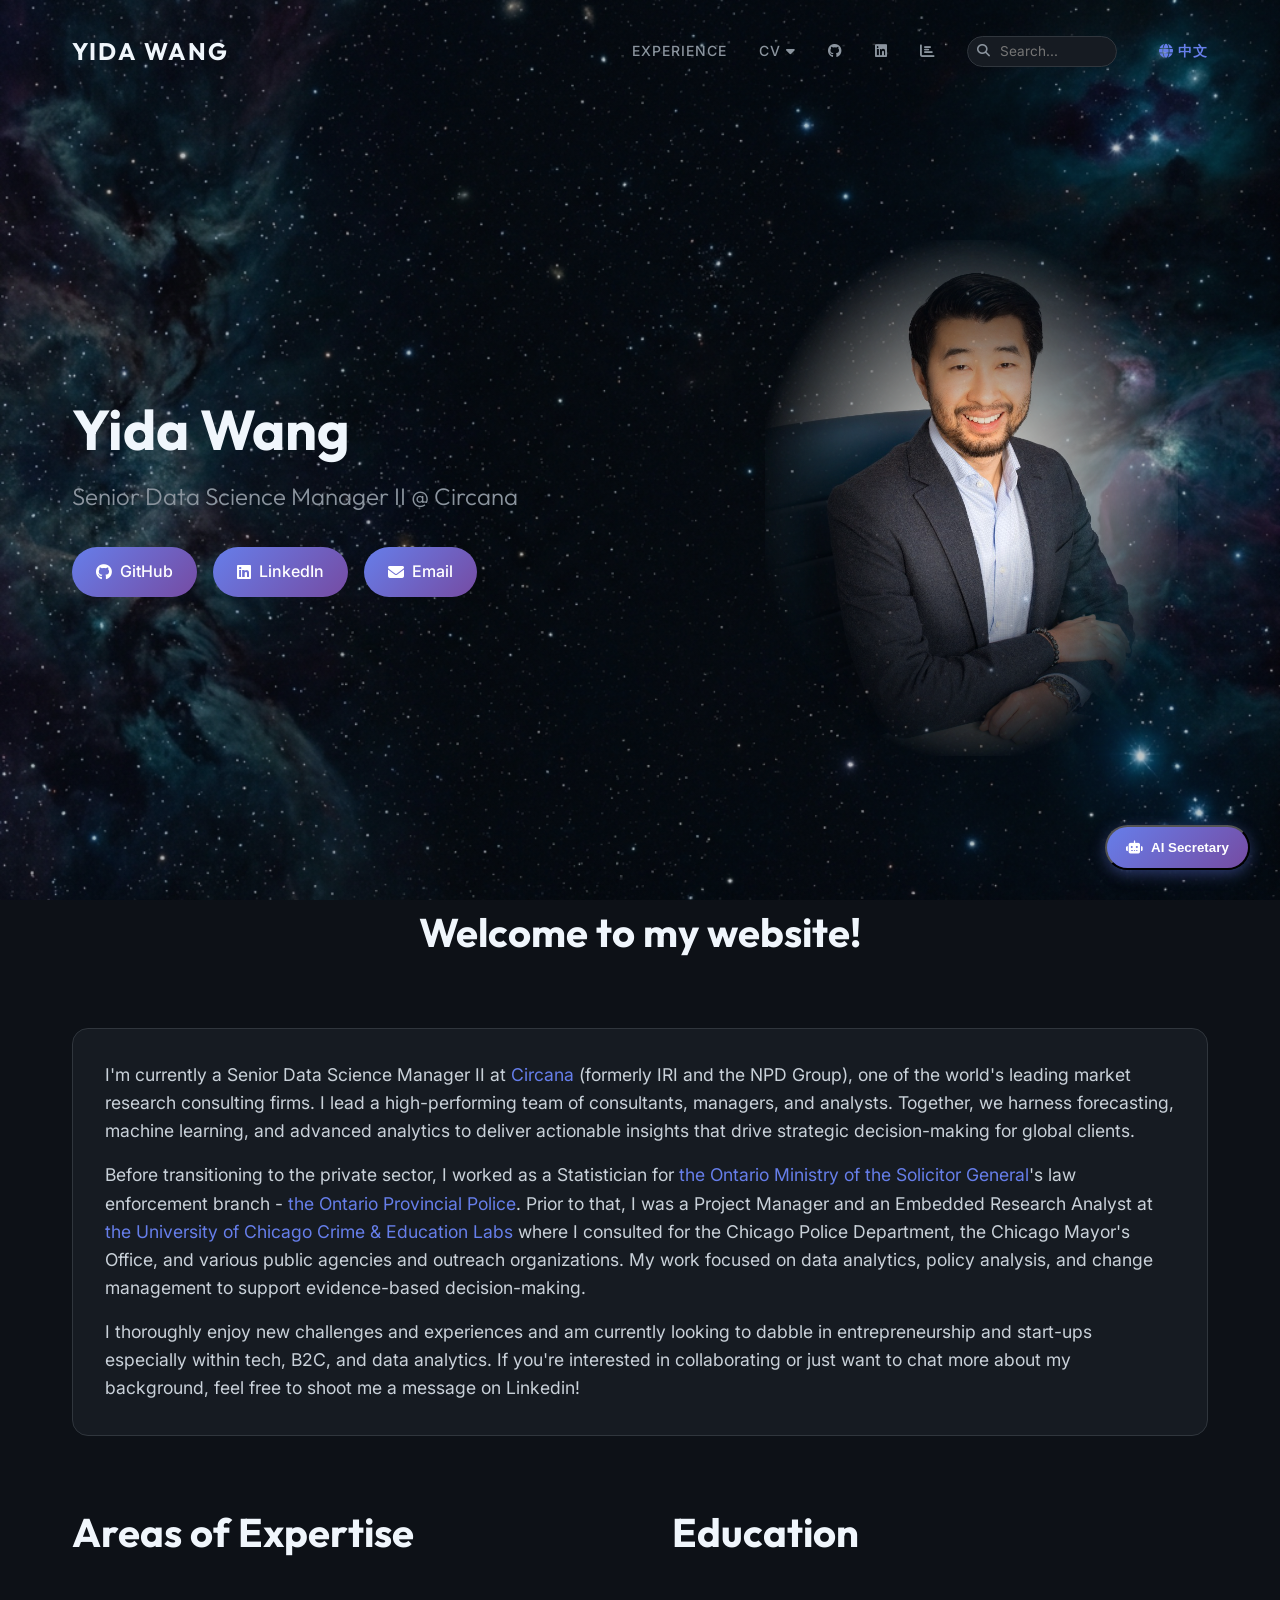
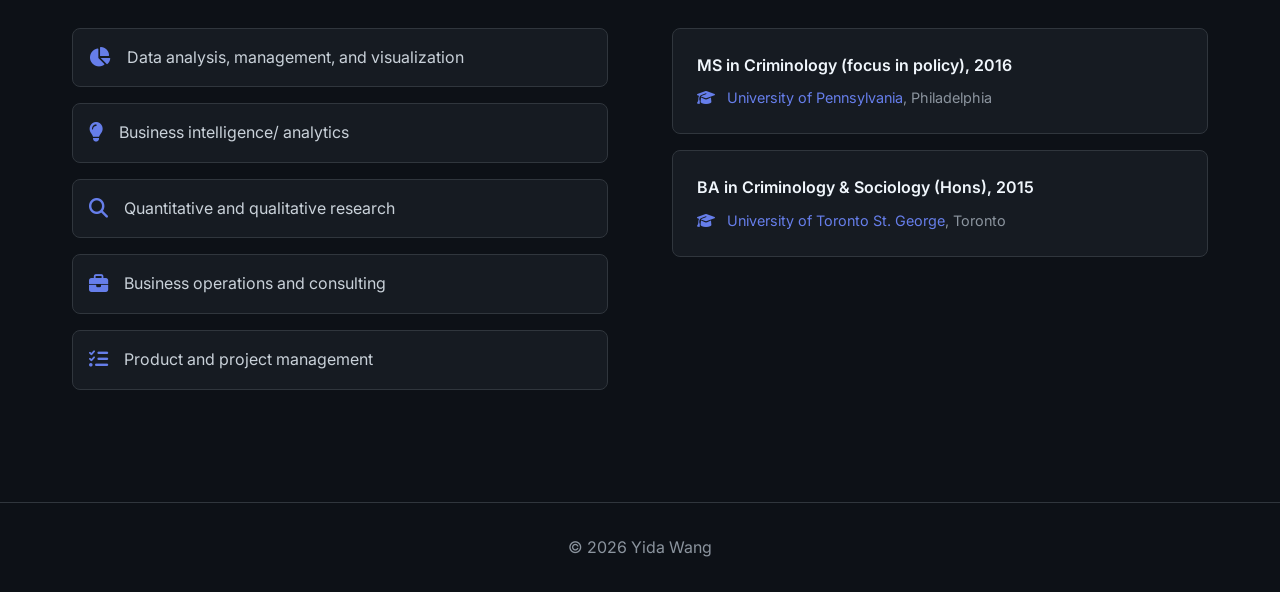
==== index.html @ 271e606a "Implement cinematic galaxy background with center quiet zone and v5 cache bust" ====
<!DOCTYPE html>
<html lang="en">
<head>
    <meta charset="UTF-8">
    <meta name="viewport" content="width=device-width, initial-scale=1.0">
    <title>Yida Wang</title>
    <link rel="icon" type="image/png" href="favicon.png">
    <link rel="stylesheet" href="style.css?v=5">
    <link rel="stylesheet" href="https://cdnjs.cloudflare.com/ajax/libs/font-awesome/6.4.0/css/all.min.css">
</head>
<body>

    <!-- Navigation -->
    <nav class="navbar" id="navbar">
        <div class="container nav-container">
            <a href="index.html" class="nav-brand">Yida Wang</a>
            <ul class="nav-links" id="nav-links">
                <li><a href="experience.html" class="nav-link">Experience</a></li>
                <li class="dropdown">
                    <a href="#" class="nav-link">CV <i class="fas fa-caret-down"></i></a>
                    <div class="dropdown-content">
                        <a href="https://public.tableau.com/app/profile/yida.wang24/viz/yida_resume/Resume" target="_blank" rel="noopener noreferrer">Interactive</a>
                        <a href="CV/website_resume.pdf" target="_blank" rel="noopener noreferrer">PDF</a>
                    </div>
                </li>
                <li><a href="https://github.com/yidaw123" target="_blank" rel="noopener noreferrer" class="nav-link" title="GitHub"><i class="fab fa-github"></i></a></li>
                <li><a href="https://www.linkedin.com/in/yidawang/" target="_blank" rel="noopener noreferrer" class="nav-link" title="LinkedIn"><i class="fab fa-linkedin"></i></a></li>
                <li><a href="https://public.tableau.com/app/profile/yida.wang24/vizzes" target="_blank" rel="noopener noreferrer" class="nav-link" title="Tableau Profile"><i class="fas fa-chart-bar"></i></a></li>
                <li class="search-nav-item">
                    <div class="search-container">
                        <input type="text" id="site-search" placeholder="Search..." class="search-input">
                        <i class="fas fa-search search-icon"></i>
                    </div>
                    <div id="search-results" class="search-results-dropdown"></div>
                </li>
                <li class="translate-nav-item" style="display: flex; align-items: center; margin-left: 10px;">
                    <a href="index-zh.html" class="nav-link" style="color: var(--accent-color); font-weight: bold;"><i class="fas fa-globe"></i> 中文</a>
                </li>
            </ul>
            <button class="mobile-menu-btn" id="mobile-menu-btn" aria-label="Toggle navigation">
                <i class="fas fa-bars"></i>
            </button>
        </div>
    </nav>

    <!-- Hero Section -->
    <section class="hero container">
        <div class="hero-content">
            <div class="hero-text fade-in-up">
                <h1 class="hero-title">Yida Wang</h1>
                <h2 class="hero-subtitle">Senior Data Science Manager II @ Circana</h2>
                <div class="btn-group">
                    <a href="https://github.com/yidaw123" target="_blank" class="btn btn-primary"><i class="fab fa-github"></i> GitHub</a>
                    <a href="https://www.linkedin.com/in/yidawang/" target="_blank" class="btn btn-primary"><i class="fab fa-linkedin"></i> LinkedIn</a>
                    <a href="mailto:yidaw93@hotmail.com" class="btn btn-primary"><i class="fas fa-envelope"></i> Email</a>
                </div>
            </div>
            <div class="hero-image-container fade-in-up" style="transition-delay: 0.2s;">
                <img src="images/profile_pic.jpg" alt="Yida Wang" class="hero-image" onerror="this.src='https://ui-avatars.com/api/?name=Yida+Wang&size=512&background=0D1117&color=667EEA'">
            </div>
        </div>
    </section>

    <!-- About Section -->
    <section class="container fade-in-up">
        <h2 class="section-title">Welcome to my website!</h2>
        <div class="card about-text">
            <p>I'm currently a Senior Data Science Manager II at <a href="https://www.circana.com/solution-areas/analytics" target="_blank">Circana</a> (formerly IRI and the NPD Group), one of the world's leading market research consulting firms. I lead a high-performing team of consultants, managers, and analysts. Together, we harness forecasting, machine learning, and advanced analytics to deliver actionable insights that drive strategic decision-making for global clients.</p>
            
            <p>Before transitioning to the private sector, I worked as a Statistician for <a href="https://www.ontario.ca/page/ministry-solicitor-general" target="_blank">the Ontario Ministry of the Solicitor General</a>'s law enforcement branch - <a href="https://www.opp.ca/" target="_blank">the Ontario Provincial Police</a>. Prior to that, I was a Project Manager and an Embedded Research Analyst at <a href="https://urbanlabs.uchicago.edu/" target="_blank">the University of Chicago Crime & Education Labs</a> where I consulted for the Chicago Police Department, the Chicago Mayor's Office, and various public agencies and outreach organizations. My work focused on data analytics, policy analysis, and change management to support evidence-based decision-making.</p>
            
            <p>I thoroughly enjoy new challenges and experiences and am currently looking to dabble in entrepreneurship and start-ups especially within tech, B2C, and data analytics. If you're interested in collaborating or just want to chat more about my background, feel free to shoot me a message on Linkedin!</p>
        </div>
    </section>

    <!-- Expertise & Education Grid -->
    <section class="container" style="margin-top: 4rem;">
        <div class="grid-2">
            <!-- Expertise -->
            <div class="fade-in-up">
                <h2 class="section-title" style="text-align: left;">Areas of Expertise</h2>
                <ul class="expertise-list">
                    <li><i class="fas fa-chart-pie"></i> Data analysis, management, and visualization</li>
                    <li><i class="fas fa-lightbulb"></i> Business intelligence/ analytics</li>
                    <li><i class="fas fa-search"></i> Quantitative and qualitative research</li>
                    <li><i class="fas fa-briefcase"></i> Business operations and consulting</li>
                    <li><i class="fas fa-tasks"></i> Product and project management</li>
                </ul>
            </div>

            <!-- Education -->
            <div class="fade-in-up" style="transition-delay: 0.2s;">
                <h2 class="section-title" style="text-align: left;">Education</h2>
                
                <div class="education-item">
                    <div class="education-title">MS in Criminology (focus in policy), 2016</div>
                    <div class="education-meta">
                        <i class="fas fa-graduation-cap" style="color: var(--accent-color); margin-right: 0.5rem;"></i>
                        <a href="https://crim.sas.upenn.edu/" target="_blank">University of Pennsylvania</a>, Philadelphia
                    </div>
                </div>

                <div class="education-item">
                    <div class="education-title">BA in Criminology & Sociology (Hons), 2015</div>
                    <div class="education-meta">
                        <i class="fas fa-graduation-cap" style="color: var(--accent-color); margin-right: 0.5rem;"></i>
                        <a href="https://www.crimsl.utoronto.ca/" target="_blank">University of Toronto St. George</a>, Toronto
                    </div>
                </div>
            </div>
        </div>
    </section>

    <!-- Footer -->
    <footer>
        <div class="container footer-content">
            <p>&copy; <span id="year"></span> Yida Wang</p>
        </div>
    </footer>

    <!-- Chatbot Widget -->
    <div class="chatbot-widget">
        <div class="chat-window" id="chat-window">
            <div class="chat-header">
                <div class="chat-title"><i class="fas fa-robot"></i> AI Secretary</div>
                <button class="chat-close" id="chat-close"><i class="fas fa-times"></i></button>
            </div>
            <div class="chat-messages" id="chat-messages">
                <div class="message bot-message">Hi! I'm Yida's AI Secretary. Ask me why Yida is the absolute perfect fit for your next big project!</div>
            </div>
            <div class="chat-input-area">
                <input type="text" id="chat-input" placeholder="Type a question..." autocomplete="off">
                <button id="chat-send"><i class="fas fa-paper-plane"></i></button>
            </div>
        </div>
        <button class="chatbot-btn" id="chatbot-toggle" title="Chat with AI Secretary">
            <i class="fas fa-robot"></i>
            <span class="chatbot-text">AI Secretary</span>
        </button>
    </div>

    <script src="script.js"></script>
</body>
</html>
---- style.css ----
/* yidawang-site/style.css */
@import url('https://fonts.googleapis.com/css2?family=Inter:wght@300;400;500;600&family=Outfit:wght@300;400;600;700&display=swap');

:root {
    /* Colors - Dark Theme */
    --bg-base: #0d1117;
    --bg-card: #161b22;
    --bg-card-hover: #1c2128;
    --border-color: #30363d;
    --text-primary: #c9d1d9;
    --text-secondary: #8b949e;
    --text-heading: #f0f6fc;

    /* Accents */
    --accent-gradient: linear-gradient(135deg, #667eea 0%, #764ba2 100%);
    --accent-color: #667eea;

    /* Spacing */
    --spacing-xs: 0.5rem;
    --spacing-sm: 1rem;
    --spacing-md: 2rem;
    --spacing-lg: 4rem;
    --spacing-xl: 6rem;

    /* Shadows & Effects */
    --shadow-sm: 0 4px 6px rgba(0, 0, 0, 0.3);
    --shadow-md: 0 10px 15px rgba(0, 0, 0, 0.4);
    --glass-bg: rgba(22, 27, 34, 0.7);
    --glass-blur: blur(10px);
}

* {
    margin: 0;
    padding: 0;
    box-sizing: border-box;
}

body {
    font-family: 'Inter', sans-serif;
    background-color: var(--bg-base);
    color: var(--text-primary);
    line-height: 1.6;
    overflow-x: hidden;
}

body::before {
    content: '';
    position: fixed;
    top: 0;
    left: 0;
    width: 100%;
    height: 100%;
    background-image: linear-gradient(rgba(13, 17, 23, 0.25), rgba(13, 17, 23, 0.25)), url('images/background_galaxy.png');
    background-size: cover;
    background-position: center;
    background-repeat: no-repeat;
    z-index: -1;
}

h1,
h2,
h3,
h4,
h5,
h6 {
    font-family: 'Outfit', sans-serif;
    color: var(--text-heading);
    margin-bottom: var(--spacing-sm);
}

a {
    color: var(--accent-color);
    text-decoration: none;
    transition: all 0.3s ease;
}

a:hover {
    color: #764ba2;
}

/* Base Layout */
.container {
    max-width: 1200px;
    margin: 0 auto;
    padding: 0 var(--spacing-md);
}

/* Navigation */
.navbar {
    position: fixed;
    top: 0;
    left: 0;
    right: 0;
    z-index: 1000;
    background: transparent;
    transition: all 0.3s ease;
    padding: var(--spacing-md) 0;
}

.navbar.scrolled {
    background: var(--glass-bg);
    backdrop-filter: var(--glass-blur);
    border-bottom: 1px solid var(--border-color);
    padding: var(--spacing-sm) 0;
}

.nav-container {
    display: flex;
    justify-content: space-between;
    align-items: center;
}

.nav-brand {
    font-family: 'Outfit', sans-serif;
    font-size: 1.5rem;
    font-weight: 700;
    color: var(--text-heading);
    text-transform: uppercase;
    letter-spacing: 2px;
}

.nav-links {
    display: flex;
    align-items: center;
    gap: var(--spacing-md);
    list-style: none;
}

.nav-link {
    color: var(--text-secondary);
    font-weight: 500;
    text-transform: uppercase;
    font-size: 0.875rem;
    letter-spacing: 1px;
}

.nav-link:hover,
.nav-link.active {
    color: var(--accent-color);
    text-shadow: 0 0 12px rgba(102, 126, 234, 0.6);
}

/* Mobile Menu Button */
.mobile-menu-btn {
    display: none;
    background: none;
    border: none;
    color: var(--text-heading);
    font-size: 1.5rem;
    cursor: pointer;
    padding: 0.5rem;
}

/* Search Bar */
.search-nav-item {
    position: relative;
}

.search-container {
    position: relative;
    display: flex;
    align-items: center;
}

.search-input {
    background: var(--bg-card);
    border: 1px solid var(--border-color);
    color: var(--text-primary);
    padding: 0.4rem 1rem 0.4rem 2rem;
    border-radius: 20px;
    font-family: 'Inter', sans-serif;
    font-size: 0.85rem;
    width: 150px;
    transition: all 0.3s ease;
}

.search-input:focus {
    outline: none;
    border-color: var(--accent-color);
    width: 200px;
    box-shadow: 0 0 8px rgba(102, 126, 234, 0.4);
}

.search-icon {
    position: absolute;
    left: 10px;
    color: var(--text-secondary);
    font-size: 0.8rem;
    pointer-events: none;
}

.search-results-dropdown {
    display: none;
    position: absolute;
    top: 100%;
    right: 0;
    width: 250px;
    margin-top: 0.5rem;
    background-color: var(--bg-card);
    border: 1px solid var(--border-color);
    border-radius: 8px;
    box-shadow: var(--shadow-md);
    max-height: 300px;
    overflow-y: auto;
    z-index: 1000;
}

.search-results-dropdown.active {
    display: block;
}

.search-result-item {
    padding: 10px 15px;
    border-bottom: 1px solid var(--border-color);
    display: block;
    color: var(--text-primary);
    text-decoration: none;
    transition: background 0.2s;
}

.search-result-item:last-child {
    border-bottom: none;
}

.search-result-item:hover {
    background-color: var(--bg-card-hover);
    color: var(--accent-color);
}

.search-result-title {
    font-weight: 600;
    font-size: 0.9rem;
    margin-bottom: 0.2rem;
}

.search-result-snippet {
    font-size: 0.75rem;
    color: var(--text-secondary);
}

/* Dropdown */
.dropdown {
    position: relative;
}

.dropdown-content {
    display: none;
    position: absolute;
    top: 100%;
    right: 0;
    background-color: var(--bg-card);
    min-width: 160px;
    box-shadow: var(--shadow-md);
    border: 1px solid var(--border-color);
    border-radius: 8px;
    overflow: hidden;
}

.dropdown:hover .dropdown-content,
.dropdown.active .dropdown-content {
    display: block;
}

.dropdown-content a {
    color: var(--text-secondary);
    padding: 12px 16px;
    display: block;
    font-size: 0.875rem;
}

.dropdown-content a:hover {
    background-color: var(--bg-card-hover);
    color: var(--text-heading);
}

/* Hero Section */
.hero {
    min-height: 100vh;
    display: flex;
    align-items: center;
    padding-top: var(--spacing-xl);
    position: relative;
    overflow: hidden;
}

.hero-content {
    display: grid;
    grid-template-columns: 1.2fr 1fr;
    gap: var(--spacing-xl);
    align-items: center;
}

.hero-image-container {
    position: relative;
    width: 100%;
    display: flex;
    justify-content: flex-end;
    align-items: center;
}

.hero-image {
    width: 100%;
    max-width: 550px;
    height: auto;
    object-fit: contain;
    padding: 30px;
    position: relative;
    z-index: 2;
    -webkit-mask-image: radial-gradient(ellipse at center, rgba(0, 0, 0, 1) 0%, rgba(0, 0, 0, 1) 15%, rgba(0, 0, 0, 0) 65%);
    mask-image: radial-gradient(ellipse at center, rgba(0, 0, 0, 1) 0%, rgba(0, 0, 0, 1) 15%, rgba(0, 0, 0, 0) 65%);
}

.hero-image-glow {
    position: absolute;
    top: 50%;
    left: 50%;
    transform: translate(-50%, -50%);
    width: 70%;
    height: 70%;
    background: var(--bg-base);
    border-radius: 50%;
    z-index: 1;
    filter: blur(50px);
    opacity: 0.9;
    box-shadow: 0 0 80px 40px var(--bg-base);
}

@keyframes pulse {
    0% {
        opacity: 0.5;
        transform: scale(0.95);
    }

    100% {
        opacity: 0.8;
        transform: scale(1.05);
    }
}

.hero-title {
    font-size: 3.5rem;
    line-height: 1.1;
    margin-bottom: var(--spacing-sm);
}

.hero-subtitle {
    font-size: 1.5rem;
    color: var(--text-secondary);
    margin-bottom: var(--spacing-md);
    font-weight: 300;
}

.btn-group {
    display: flex;
    gap: var(--spacing-sm);
    flex-wrap: wrap;
}

.btn {
    display: inline-flex;
    align-items: center;
    gap: 0.5rem;
    padding: 0.75rem 1.5rem;
    border-radius: 30px;
    font-weight: 500;
    transition: all 0.3s ease;
    border: 1px solid var(--border-color);
    background: var(--bg-card);
    color: var(--text-primary);
}

.btn:hover {
    transform: translateY(-2px);
    background: var(--bg-card-hover);
    border-color: var(--text-secondary);
    box-shadow: var(--shadow-sm);
    color: var(--text-heading);
}

.btn-primary {
    background: var(--accent-gradient);
    color: white;
    border: none;
}

.btn-primary:hover {
    background: linear-gradient(135deg, #764ba2 0%, #667eea 100%);
    color: white;
}

/* Sections */
section {
    padding: var(--spacing-xl) 0;
}

.section-title {
    font-size: 2.5rem;
    margin-bottom: var(--spacing-lg);
    text-align: center;
}

/* Cards */
.card {
    background: var(--bg-card);
    border: 1px solid var(--border-color);
    border-radius: 16px;
    padding: var(--spacing-md);
    margin-bottom: var(--spacing-md);
    transition: transform 0.3s ease, box-shadow 0.3s ease;
}

.card:hover {
    transform: translateY(-5px);
    box-shadow: 0 10px 25px rgba(102, 126, 234, 0.15), 0 0 20px rgba(118, 75, 162, 0.2);
    border-color: var(--accent-color);
}

/* About Section */
.about-text p {
    margin-bottom: var(--spacing-sm);
    font-size: 1.1rem;
}

.about-text p:last-child {
    margin-bottom: 0;
}

/* Grid Layouts */
.grid-2 {
    display: grid;
    grid-template-columns: 1fr 1fr;
    gap: var(--spacing-lg);
}

/* Lists */
.expertise-list,
.education-list {
    list-style: none;
}

.expertise-list li {
    padding: 1rem;
    background: var(--bg-card);
    border: 1px solid var(--border-color);
    border-radius: 8px;
    margin-bottom: var(--spacing-sm);
    display: flex;
    align-items: center;
    gap: 1rem;
    transition: all 0.3s ease;
}

.expertise-list li:hover {
    border-color: var(--accent-color);
    background: var(--bg-card-hover);
}

.expertise-list li i {
    color: var(--accent-color);
    font-size: 1.2rem;
}

.education-item {
    padding: 1.5rem;
    background: var(--bg-card);
    border: 1px solid var(--border-color);
    border-radius: 8px;
    margin-bottom: var(--spacing-sm);
}

.education-title {
    font-weight: 600;
    color: var(--text-heading);
    margin-bottom: 0.5rem;
}

.education-meta {
    color: var(--text-secondary);
    font-size: 0.9rem;
}

/* Experience Page Specifics */
.page-header {
    padding-top: calc(100px + var(--spacing-md));
    padding-bottom: var(--spacing-md);
    text-align: center;
    background: radial-gradient(circle at center, rgba(102, 126, 234, 0.1) 0%, rgba(13, 17, 23, 0) 70%);
}

.page-title {
    font-size: 3.5rem;
    background: var(--accent-gradient);
    -webkit-background-clip: text;
    -webkit-text-fill-color: transparent;
    display: inline-block;
}

.experience-layout {
    display: grid;
    grid-template-columns: 250px 1fr;
    gap: var(--spacing-lg);
    position: relative;
    align-items: start;
}

.sidebar-toc {
    position: sticky;
    top: 100px;
    background: var(--bg-card);
    border: 1px solid var(--border-color);
    border-radius: 12px;
    padding: var(--spacing-md);
}

.toc-title {
    font-size: 1.2rem;
    margin-bottom: var(--spacing-sm);
    padding-bottom: var(--spacing-xs);
    border-bottom: 1px solid var(--border-color);
}

.toc-links {
    list-style: none;
}

.toc-links li {
    margin-bottom: 0.5rem;
}

.toc-link {
    color: var(--text-secondary);
    font-size: 0.95rem;
    display: block;
    padding: 0.5rem;
    border-radius: 6px;
    transition: all 0.2s ease;
}

.toc-link:hover,
.toc-link.active {
    background: var(--bg-card-hover);
    color: var(--text-heading);
    padding-left: 1rem;
    border-left: 3px solid var(--accent-color);
}

.experience-content section {
    margin-bottom: var(--spacing-xl);
    scroll-margin-top: 100px;
    /* For anchor links */
}

.org-header {
    display: flex;
    align-items: center;
    gap: var(--spacing-sm);
    margin-bottom: var(--spacing-md);
    padding-bottom: var(--spacing-sm);
    border-bottom: 1px solid var(--border-color);
}

.org-header h2 {
    margin-bottom: 0;
    line-height: 1.2;
}

.org-header i {
    font-size: 2rem;
    background: var(--accent-gradient);
    -webkit-background-clip: text;
    -webkit-text-fill-color: transparent;
    display: flex;
    align-items: center;
    transform: translateY(-1px); /* Slight nudge to match visual baseline */
}

.role-section {
    margin-bottom: var(--spacing-lg);
}

.role-title {
    color: var(--text-heading);
    margin-bottom: var(--spacing-sm);
}

.role-desc p {
    margin-bottom: 1rem;
    color: var(--text-primary);
}

.role-desc ul {
    margin-left: var(--spacing-md);
    margin-bottom: 1rem;
    color: var(--text-primary);
}

.role-desc li {
    margin-bottom: 0.5rem;
}

/* Image Gallery */
.img-gallery {
    display: flex;
    flex-wrap: wrap;
    gap: 1.5rem;
    margin-top: 1.5rem;
    margin-bottom: 2.5rem;
}

.img-gallery figure {
    flex: 1 1 280px;
    margin: 0;
    border-radius: 10px;
    overflow: hidden;
    border: 1px solid var(--border-color);
    background: var(--bg-base);
}

.img-gallery figure img {
    width: 100%;
    height: 220px;
    object-fit: cover;
    display: block;
    transition: transform 0.4s ease;
}

.img-gallery figure:hover img {
    transform: scale(1.04);
}

.img-gallery figcaption {
    padding: 0.75rem 1rem;
    font-size: 0.82rem;
    color: var(--text-secondary);
    font-style: italic;
    line-height: 1.4;
}

/* Chatbot Widget */
.chatbot-widget {
    position: fixed;
    bottom: 30px;
    right: 30px;
    z-index: 1000;
}

.chatbot-btn {
    display: flex;
    align-items: center;
    gap: 0.5rem;
    background: var(--accent-gradient);
    color: white;
    padding: 0.8rem 1.2rem;
    border-radius: 30px;
    box-shadow: 0 4px 15px rgba(102, 126, 234, 0.4);
    font-weight: 600;
    transition: transform 0.3s ease, box-shadow 0.3s ease;
}

.chatbot-btn:hover {
    transform: translateY(-3px) scale(1.05);
    box-shadow: 0 6px 20px rgba(102, 126, 234, 0.6);
    color: white;
}

/* Chat Window */
.chat-window {
    display: none;
    position: absolute;
    bottom: 60px;
    right: 0;
    width: 320px;
    height: 450px;
    background: var(--bg-card);
    border: 1px solid var(--border-color);
    border-radius: 16px;
    box-shadow: var(--shadow-md);
    flex-direction: column;
    overflow: hidden;
    transform-origin: bottom right;
    animation: chatPop 0.3s cubic-bezier(0.175, 0.885, 0.32, 1.275);
}

.chat-window.active {
    display: flex;
}

@keyframes chatPop {
    0% {
        transform: scale(0.5);
        opacity: 0;
    }

    100% {
        transform: scale(1);
        opacity: 1;
    }
}

.chat-header {
    background: var(--accent-gradient);
    color: white;
    padding: 15px;
    display: flex;
    justify-content: space-between;
    align-items: center;
}

.chat-title {
    font-weight: 600;
    font-size: 1rem;
    display: flex;
    align-items: center;
    gap: 8px;
}

.chat-close {
    background: none;
    border: none;
    color: white;
    font-size: 1.2rem;
    cursor: pointer;
    opacity: 0.8;
    transition: opacity 0.2s;
}

.chat-close:hover {
    opacity: 1;
}

.chat-messages {
    flex: 1;
    padding: 15px;
    overflow-y: auto;
    display: flex;
    flex-direction: column;
    gap: 10px;
    background: var(--bg-base);
}

.message {
    max-width: 85%;
    padding: 10px 14px;
    border-radius: 12px;
    font-size: 0.9rem;
    line-height: 1.4;
    word-wrap: break-word;
}

.bot-message {
    align-self: flex-start;
    background: var(--bg-card);
    border: 1px solid var(--border-color);
    color: var(--text-primary);
    border-bottom-left-radius: 4px;
}

.user-message {
    align-self: flex-end;
    background: var(--accent-color);
    color: white;
    border-bottom-right-radius: 4px;
}

.chat-input-area {
    padding: 15px;
    border-top: 1px solid var(--border-color);
    display: flex;
    gap: 10px;
    background: var(--bg-card);
}

#chat-input {
    flex: 1;
    background: var(--bg-base);
    border: 1px solid var(--border-color);
    color: var(--text-primary);
    padding: 10px 15px;
    border-radius: 20px;
    font-family: 'Inter', sans-serif;
    font-size: 0.9rem;
}

#chat-input:focus {
    outline: none;
    border-color: var(--accent-color);
}

#chat-send {
    background: var(--accent-gradient);
    color: white;
    border: none;
    width: 40px;
    height: 40px;
    border-radius: 50%;
    cursor: pointer;
    display: flex;
    justify-content: center;
    align-items: center;
    transition: transform 0.2s;
}

#chat-send:hover {
    transform: scale(1.1);
}

.typing-indicator {
    display: inline-flex;
    align-items: center;
    gap: 4px;
    padding: 4px 8px;
}

.typing-dot {
    width: 6px;
    height: 6px;
    background: var(--text-secondary);
    border-radius: 50%;
    animation: typing 1.4s infinite;
}

.typing-dot:nth-child(2) {
    animation-delay: 0.2s;
}

.typing-dot:nth-child(3) {
    animation-delay: 0.4s;
}

@keyframes typing {

    0%,
    100% {
        transform: translateY(0);
    }

    50% {
        transform: translateY(-4px);
    }
}

/* Footer */
footer {
    border-top: 1px solid var(--border-color);
    padding: var(--spacing-md) 0;
    text-align: center;
    color: var(--text-secondary);
    margin-top: var(--spacing-xl);
}

.footer-content {
    display: flex;
    flex-direction: column;
    align-items: center;
    gap: var(--spacing-sm);
}

/* Animations */
.fade-in-up {
    opacity: 0;
    transform: translateY(30px);
    transition: opacity 0.8s ease, transform 0.8s ease;
}

.fade-in-up.visible {
    opacity: 1;
    transform: translateY(0);
}

/* Responsive */
@media (max-width: 992px) {
    .hero-content {
        grid-template-columns: 1fr;
        text-align: center;
    }

    .hero-image-container {
        margin-bottom: var(--spacing-md);
    }

    .btn-group {
        justify-content: center;
    }

    .grid-2 {
        grid-template-columns: 1fr;
    }

    .experience-layout {
        grid-template-columns: 1fr;
    }

    .sidebar-toc {
        display: none;
        /* Hide TOC on mobile */
    }
}

@media (max-width: 768px) {
    .nav-container {
        padding-top: 0.5rem;
        padding-bottom: 0.5rem;
    }

    .mobile-menu-btn {
        display: block;
    }

    .nav-links {
        position: absolute;
        top: 100%;
        left: 0;
        right: 0;
        background: var(--bg-card);
        flex-direction: column;
        padding: 1rem;
        gap: 1.5rem;
        border-bottom: 1px solid var(--border-color);
        box-shadow: var(--shadow-md);
        display: none;
        align-items: flex-start;
    }

    .nav-links.active {
        display: flex;
    }

    .dropdown-content {
        position: static;
        display: none;
        box-shadow: none;
        border: none;
        padding-left: 1rem;
        margin-top: 0.5rem;
    }

    .dropdown.active .dropdown-content {
        display: block;
    }

    .search-input {
        width: 100%;
    }

    .search-input:focus {
        width: 100%;
    }

    .search-results-dropdown {
        width: 100%;
        right: auto;
        left: 0;
    }

    .hero-title {
        font-size: 2.5rem;
    }

    .section-title {
        font-size: 2rem;
    }
}
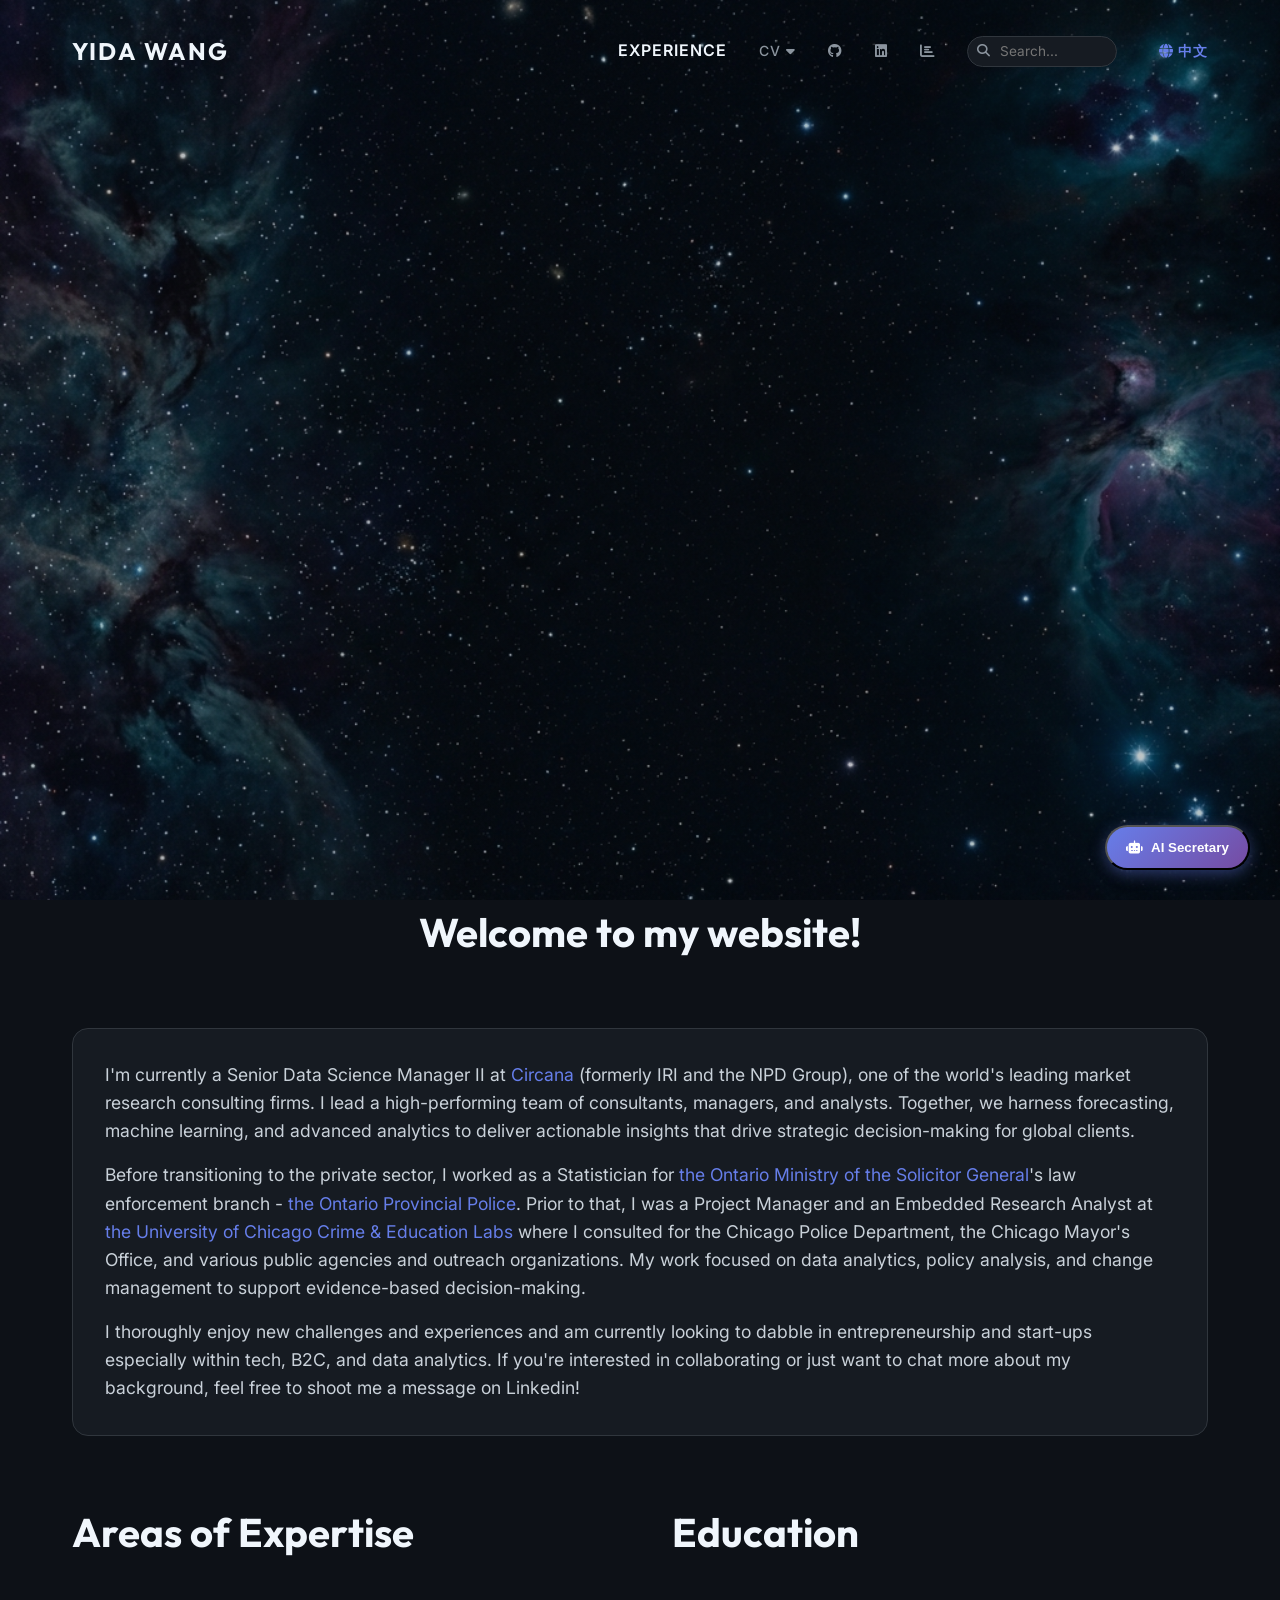
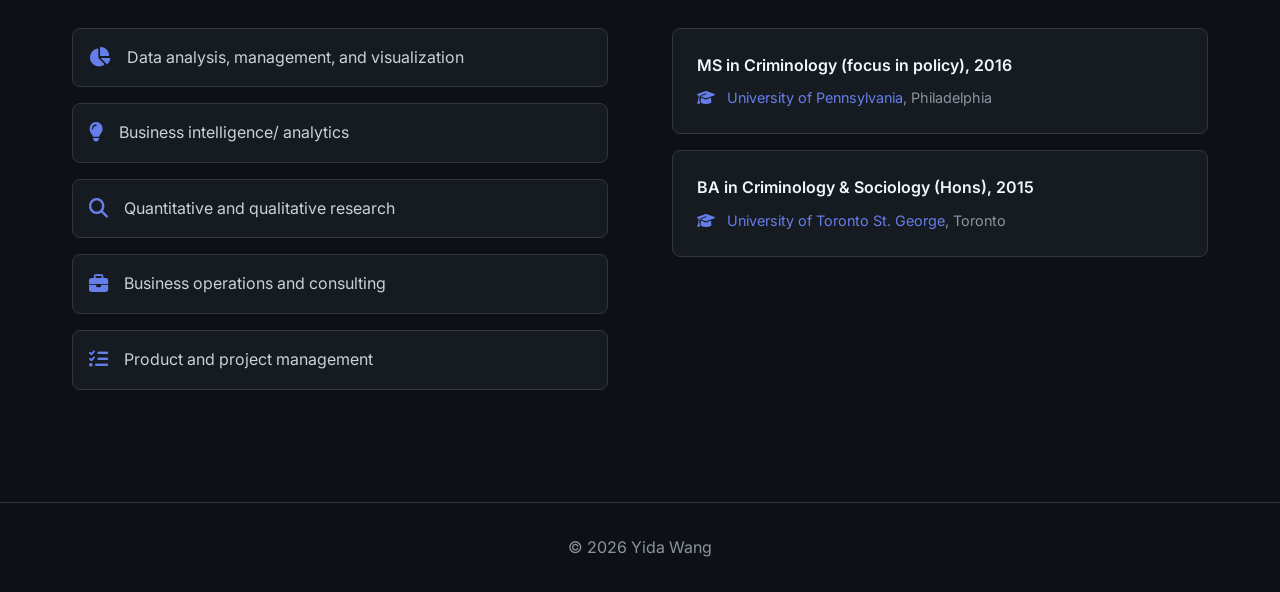
==== commit 1b2fa811: "Make Experience nav link larger and bolder" ====
--- a/index.html
+++ b/index.html
@@ -15,7 +15,7 @@
         <div class="container nav-container">
             <a href="index.html" class="nav-brand">Yida Wang</a>
             <ul class="nav-links" id="nav-links">
-                <li><a href="experience.html" class="nav-link">Experience</a></li>
+                <li><a href="experience.html" class="nav-link nav-highlight">Experience</a></li>
                 <li class="dropdown">
                     <a href="#" class="nav-link">CV <i class="fas fa-caret-down"></i></a>
                     <div class="dropdown-content">
--- a/style.css
+++ b/style.css
@@ -38,23 +38,13 @@
 body {
     font-family: 'Inter', sans-serif;
     background-color: var(--bg-base);
+    background-image: linear-gradient(rgba(13, 17, 23, 0.25), rgba(13, 17, 23, 0.25)), url('images/background_galaxy.png');
+    background-size: cover;
+    background-position: center;
+    background-attachment: fixed;
     color: var(--text-primary);
     line-height: 1.6;
     overflow-x: hidden;
-}
-
-body::before {
-    content: '';
-    position: fixed;
-    top: 0;
-    left: 0;
-    width: 100%;
-    height: 100%;
-    background-image: linear-gradient(rgba(13, 17, 23, 0.25), rgba(13, 17, 23, 0.25)), url('images/background_galaxy.png');
-    background-size: cover;
-    background-position: center;
-    background-repeat: no-repeat;
-    z-index: -1;
 }
 
 h1,
@@ -140,6 +130,12 @@
     text-shadow: 0 0 12px rgba(102, 126, 234, 0.6);
 }
 
+.nav-link.nav-highlight {
+    font-size: 1rem; /* Slightly larger */
+    font-weight: 600; /* Bolder */
+    color: var(--text-heading);
+}
+
 /* Mobile Menu Button */
 .mobile-menu-btn {
     display: none;
@@ -296,6 +292,21 @@
     display: flex;
     justify-content: flex-end;
     align-items: center;
+    isolation: isolate;
+}
+
+/* This is the solid shield that blocks stars - perfectly locked to the portrait size */
+.hero-image-container::before {
+    content: '';
+    position: absolute;
+    right: 30px; 
+    width: calc(100% - 60px);
+    max-width: 490px;
+    height: 85%;
+    background: var(--bg-base);
+    border-radius: 50%; /* Match portrait shape */
+    z-index: 1;
+    filter: blur(30px); /* Extremely soft transition */
 }
 
 .hero-image {
@@ -306,23 +317,9 @@
     padding: 30px;
     position: relative;
     z-index: 2;
-    -webkit-mask-image: radial-gradient(ellipse at center, rgba(0, 0, 0, 1) 0%, rgba(0, 0, 0, 1) 15%, rgba(0, 0, 0, 0) 65%);
-    mask-image: radial-gradient(ellipse at center, rgba(0, 0, 0, 1) 0%, rgba(0, 0, 0, 1) 15%, rgba(0, 0, 0, 0) 65%);
-}
-
-.hero-image-glow {
-    position: absolute;
-    top: 50%;
-    left: 50%;
-    transform: translate(-50%, -50%);
-    width: 70%;
-    height: 70%;
-    background: var(--bg-base);
-    border-radius: 50%;
-    z-index: 1;
-    filter: blur(50px);
-    opacity: 0.9;
-    box-shadow: 0 0 80px 40px var(--bg-base);
+    border-radius: 50%; /* Force true oval physical shape */
+    -webkit-mask-image: radial-gradient(ellipse at center, rgba(0, 0, 0, 1) 0%, rgba(0, 0, 0, 1) 15%, rgba(0, 0, 0, 0) 70%);
+    mask-image: radial-gradient(ellipse at center, rgba(0, 0, 0, 1) 0%, rgba(0, 0, 0, 1) 15%, rgba(0, 0, 0, 0) 70%);
 }
 
 @keyframes pulse {
@@ -603,17 +600,19 @@
     display: flex;
     flex-wrap: wrap;
     gap: 1.5rem;
-    margin-top: 1.5rem;
-    margin-bottom: 2.5rem;
+    margin-top: 2rem;
+    margin-bottom: 2rem;
 }
 
 .img-gallery figure {
     flex: 1 1 280px;
     margin: 0;
-    border-radius: 10px;
-    overflow: hidden;
+    padding: 1.25rem; /* Balanced internal padding */
+    border-radius: 12px;
     border: 1px solid var(--border-color);
     background: var(--bg-base);
+    display: flex;
+    flex-direction: column;
 }
 
 .img-gallery figure img {
@@ -621,19 +620,21 @@
     height: 220px;
     object-fit: cover;
     display: block;
+    border-radius: 6px; /* Soften image corners inside card */
     transition: transform 0.4s ease;
 }
 
 .img-gallery figure:hover img {
-    transform: scale(1.04);
+    transform: scale(1.02);
 }
 
 .img-gallery figcaption {
-    padding: 0.75rem 1rem;
+    padding: 0;
+    margin-top: 1.25rem;
     font-size: 0.82rem;
     color: var(--text-secondary);
     font-style: italic;
-    line-height: 1.4;
+    line-height: 1.5;
 }
 
 /* Chatbot Widget */
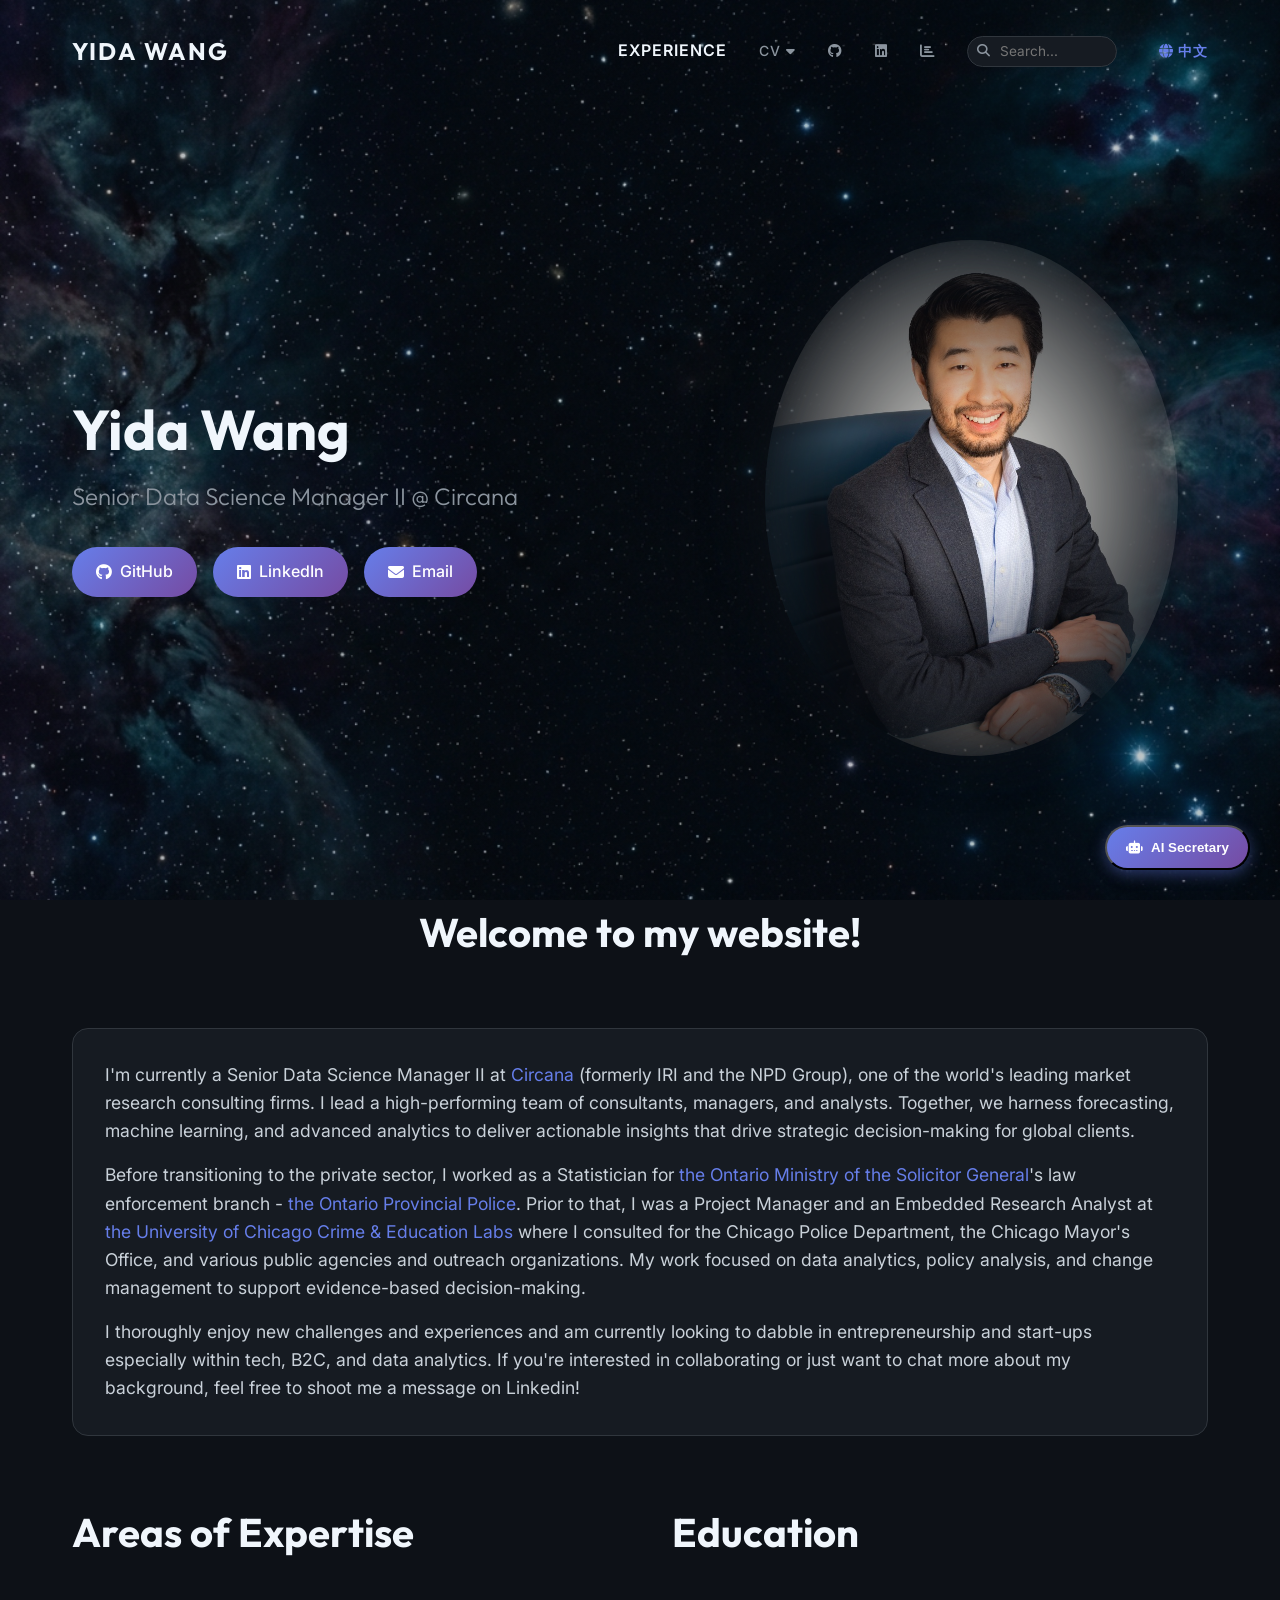
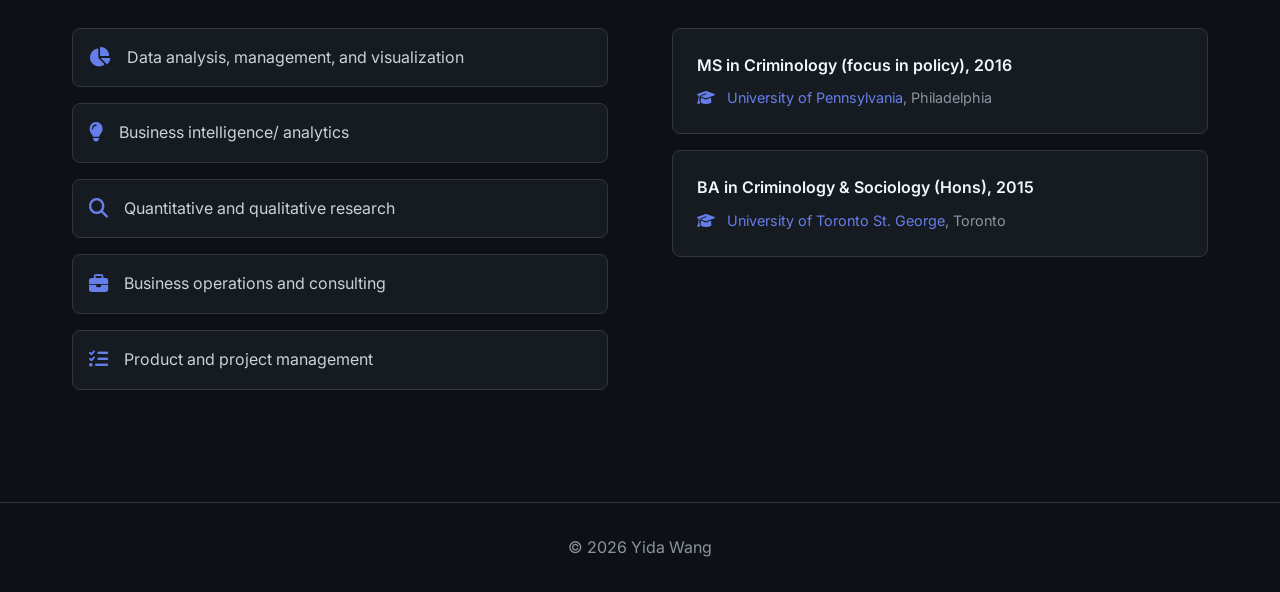
==== commit 15fb2e09: "Integrate Google Analytics 4 across all pages" ====
--- a/index.html
+++ b/index.html
@@ -4,6 +4,15 @@
     <meta charset="UTF-8">
     <meta name="viewport" content="width=device-width, initial-scale=1.0">
     <title>Yida Wang</title>
+    <!-- Google tag (gtag.js) -->
+    <script async src="https://www.googletagmanager.com/gtag/js?id=G-ZHW58FW84M"></script>
+    <script>
+      window.dataLayer = window.dataLayer || [];
+      function gtag(){dataLayer.push(arguments);}
+      gtag('js', new Date());
+
+      gtag('config', 'G-ZHW58FW84M');
+    </script>
     <link rel="icon" type="image/png" href="favicon.png">
     <link rel="stylesheet" href="style.css?v=5">
     <link rel="stylesheet" href="https://cdnjs.cloudflare.com/ajax/libs/font-awesome/6.4.0/css/all.min.css">
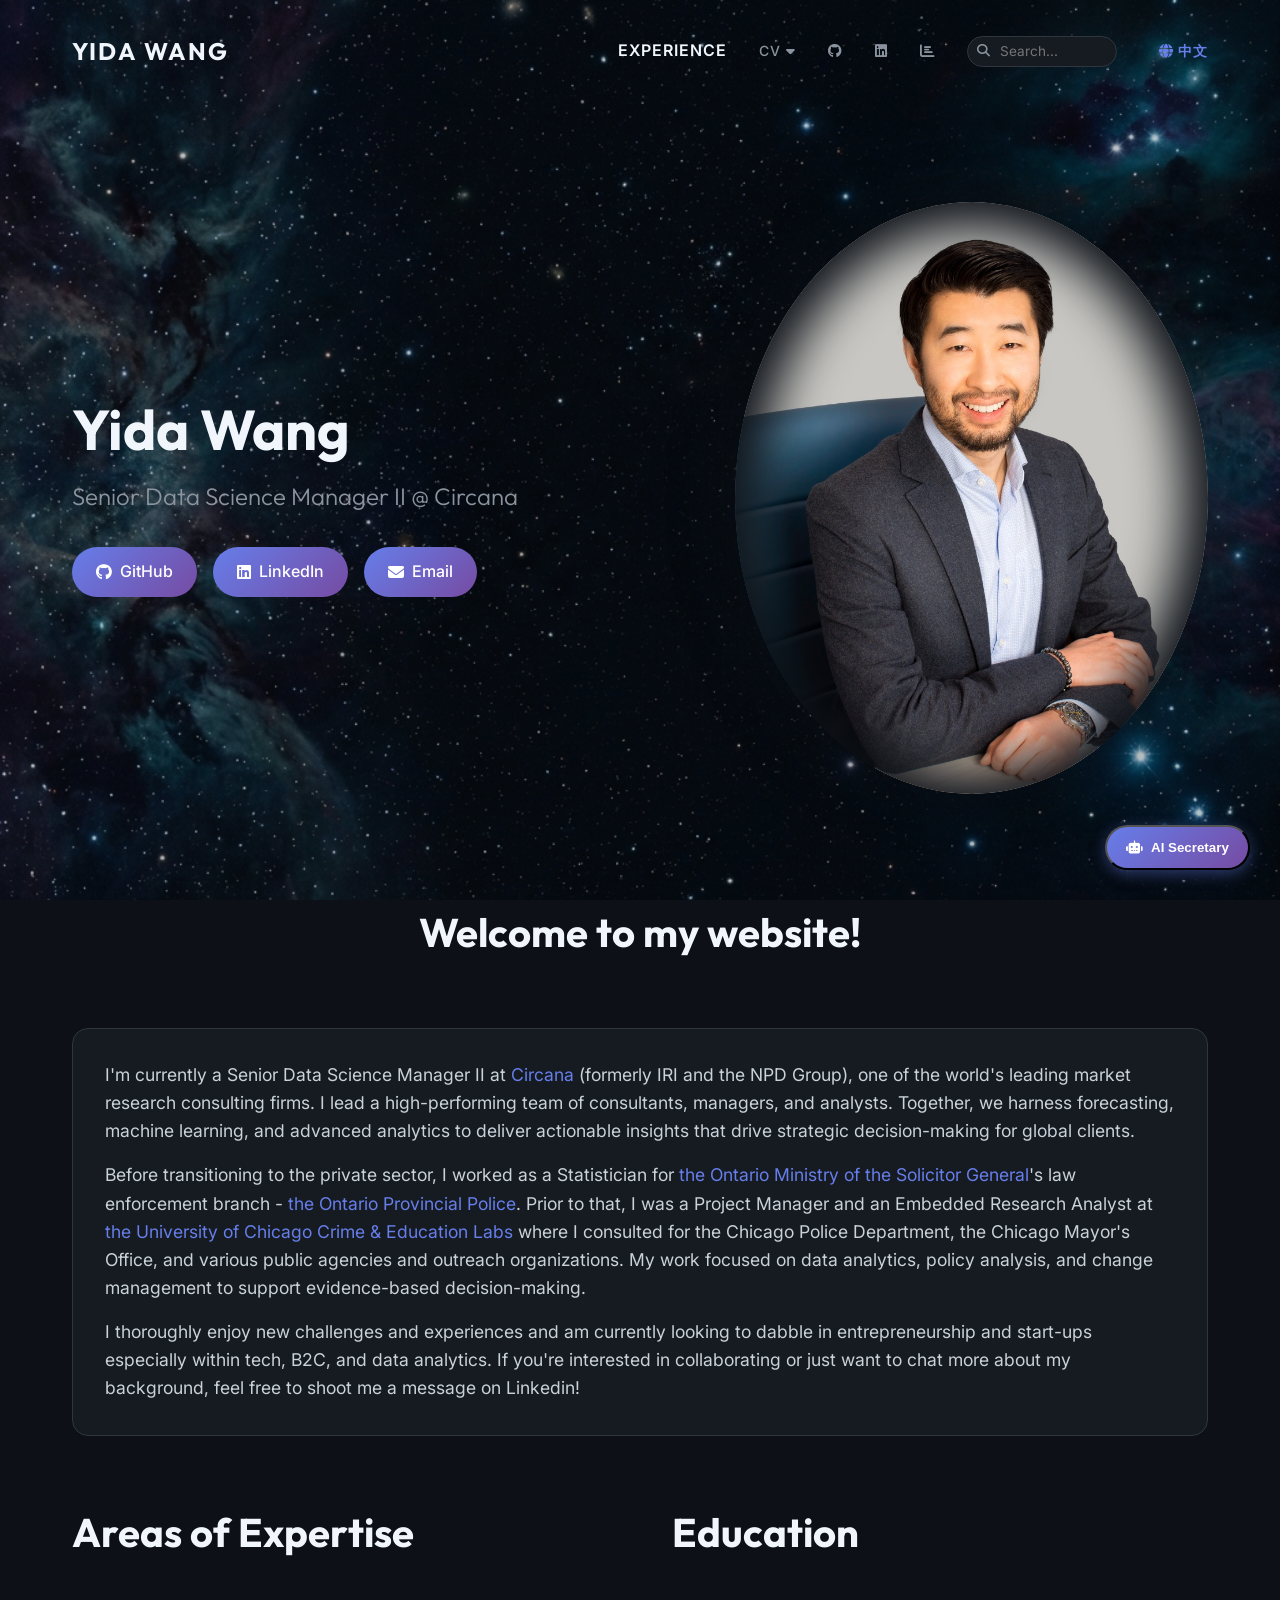
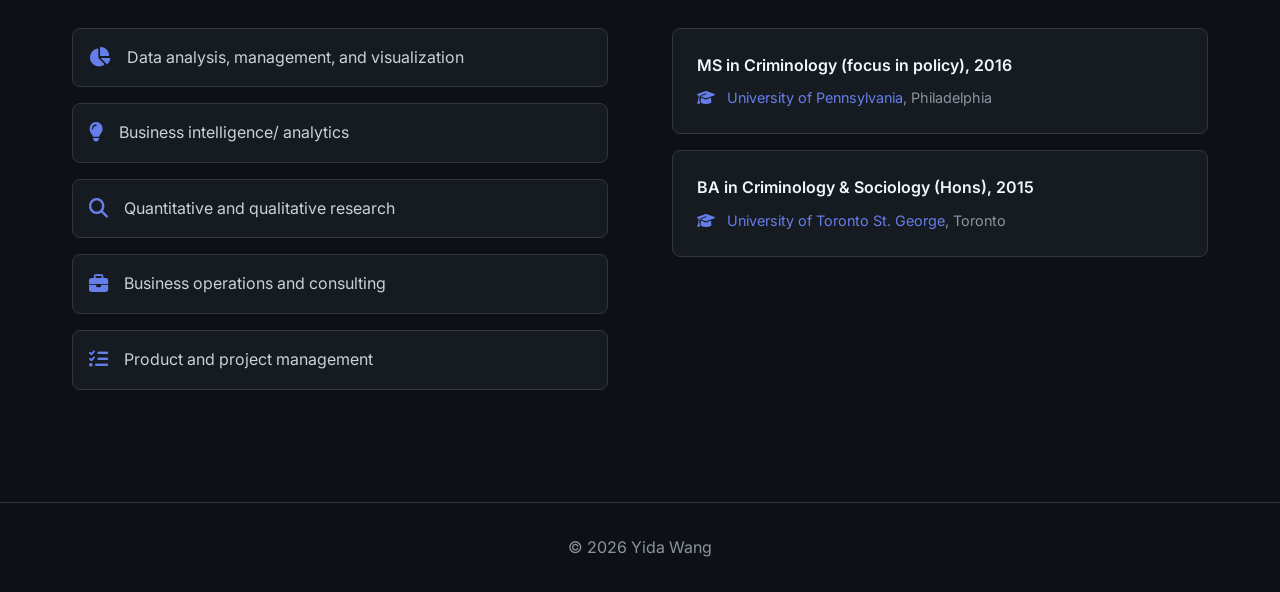
==== commit e3a5f939: "Fix Experience purple hover: add !important, bump CSS cache to v=11, add education hover effect" ====
--- a/index.html
+++ b/index.html
@@ -14,7 +14,7 @@
       gtag('config', 'G-ZHW58FW84M');
     </script>
     <link rel="icon" type="image/png" href="favicon.png">
-    <link rel="stylesheet" href="style.css?v=5">
+    <link rel="stylesheet" href="style.css?v=11">
     <link rel="stylesheet" href="https://cdnjs.cloudflare.com/ajax/libs/font-awesome/6.4.0/css/all.min.css">
 </head>
 <body>
@@ -65,7 +65,9 @@
                 </div>
             </div>
             <div class="hero-image-container fade-in-up" style="transition-delay: 0.2s;">
-                <img src="images/profile_pic.jpg" alt="Yida Wang" class="hero-image" onerror="this.src='https://ui-avatars.com/api/?name=Yida+Wang&size=512&background=0D1117&color=667EEA'">
+                <div class="hero-image-wrapper">
+                    <img src="images/profile_pic.jpg" alt="Yida Wang" class="hero-image" onerror="this.src='https://ui-avatars.com/api/?name=Yida+Wang&size=512&background=0D1117&color=667EEA'">
+                </div>
             </div>
         </div>
     </section>
--- a/style.css
+++ b/style.css
@@ -136,6 +136,12 @@
     color: var(--text-heading);
 }
 
+.nav-link.nav-highlight:hover,
+a.nav-link.nav-highlight:hover {
+    color: #764ba2 !important;
+    text-shadow: 0 0 12px rgba(118, 75, 162, 0.6) !important;
+}
+
 /* Mobile Menu Button */
 .mobile-menu-btn {
     display: none;
@@ -299,27 +305,49 @@
 .hero-image-container::before {
     content: '';
     position: absolute;
-    right: 30px; 
-    width: calc(100% - 60px);
-    max-width: 490px;
-    height: 85%;
+    right: 5%; 
+    width: 90%;
+    max-width: 580px; /* Larger than the image to block all stars in the fade zone */
+    height: 90%;
     background: var(--bg-base);
-    border-radius: 50%; /* Match portrait shape */
+    border-radius: 50%;
     z-index: 1;
-    filter: blur(30px); /* Extremely soft transition */
+    filter: blur(40px); /* Solid enough to block stars, soft enough to blend */
+}
+
+.hero-image-wrapper {
+    position: relative;
+    border-radius: 50%;
+    overflow: hidden;
+    z-index: 2;
+    padding: 0;
+    display: flex;
+    align-items: center;
+    justify-content: center;
+    width: 100%;
+    max-width: 500px;
+}
+
+.hero-image-wrapper::after {
+    content: '';
+    position: absolute;
+    top: 0;
+    left: 0;
+    right: 0;
+    bottom: 0;
+    box-shadow: inset 0 0 50px 25px var(--bg-base);
+    border-radius: 50%;
+    pointer-events: none;
+    z-index: 3;
 }
 
 .hero-image {
     width: 100%;
-    max-width: 550px;
     height: auto;
-    object-fit: contain;
-    padding: 30px;
+    display: block;
     position: relative;
     z-index: 2;
-    border-radius: 50%; /* Force true oval physical shape */
-    -webkit-mask-image: radial-gradient(ellipse at center, rgba(0, 0, 0, 1) 0%, rgba(0, 0, 0, 1) 15%, rgba(0, 0, 0, 0) 70%);
-    mask-image: radial-gradient(ellipse at center, rgba(0, 0, 0, 1) 0%, rgba(0, 0, 0, 1) 15%, rgba(0, 0, 0, 0) 70%);
+    border-radius: 50%;
 }
 
 @keyframes pulse {
@@ -463,6 +491,12 @@
     border: 1px solid var(--border-color);
     border-radius: 8px;
     margin-bottom: var(--spacing-sm);
+    transition: all 0.3s ease;
+}
+
+.education-item:hover {
+    border-color: var(--accent-color);
+    background: var(--bg-card-hover);
 }
 
 .education-title {
@@ -509,11 +543,81 @@
     padding: var(--spacing-md);
 }
 
-.toc-title {
-    font-size: 1.2rem;
+.toc-header {
+    display: flex;
+    justify-content: space-between;
+    align-items: center;
     margin-bottom: var(--spacing-sm);
     padding-bottom: var(--spacing-xs);
     border-bottom: 1px solid var(--border-color);
+}
+
+.toc-title {
+    font-size: 1.2rem;
+    margin-bottom: 0;
+}
+
+.toc-close {
+    display: none;
+    background: none;
+    border: none;
+    color: var(--text-secondary);
+    font-size: 1.2rem;
+    cursor: pointer;
+    padding: 5px;
+    transition: color 0.2s;
+}
+
+.toc-close:hover {
+    color: var(--text-heading);
+}
+
+.mobile-toc-toggle {
+    display: none;
+    position: fixed;
+    bottom: 30px;
+    left: 30px;
+    z-index: 1000;
+    background: var(--accent-gradient);
+    color: white;
+    padding: 0.8rem 1.2rem;
+    border-radius: 30px;
+    border: none;
+    box-shadow: 0 4px 15px rgba(102, 126, 234, 0.4);
+    cursor: pointer;
+    font-size: 1rem;
+    align-items: center;
+    justify-content: center;
+    gap: 0.5rem;
+    transition: transform 0.3s ease, box-shadow 0.3s ease;
+}
+
+.toc-toggle-text {
+    font-weight: 600;
+}
+
+.mobile-toc-toggle:hover {
+    transform: scale(1.05);
+    box-shadow: 0 6px 20px rgba(102, 126, 234, 0.6);
+}
+
+.toc-overlay {
+    display: none;
+    position: fixed;
+    top: 0;
+    left: 0;
+    width: 100%;
+    height: 100%;
+    background: rgba(0, 0, 0, 0.5);
+    backdrop-filter: blur(4px);
+    z-index: 1050;
+    opacity: 0;
+    transition: opacity 0.3s ease;
+}
+
+.toc-overlay.active {
+    display: block;
+    opacity: 1;
 }
 
 .toc-links {
@@ -892,8 +996,31 @@
     }
 
     .sidebar-toc {
-        display: none;
-        /* Hide TOC on mobile */
+        display: block;
+        position: fixed;
+        top: 0;
+        left: -300px;
+        width: 280px;
+        height: 100vh;
+        z-index: 1100;
+        background: var(--bg-card);
+        border-right: 1px solid var(--border-color);
+        border-radius: 0;
+        padding: var(--spacing-md);
+        transition: left 0.3s cubic-bezier(0.4, 0, 0.2, 1);
+        overflow-y: auto;
+    }
+
+    .sidebar-toc.active {
+        left: 0;
+    }
+
+    .toc-close {
+        display: block;
+    }
+
+    .mobile-toc-toggle {
+        display: flex;
     }
 }
 
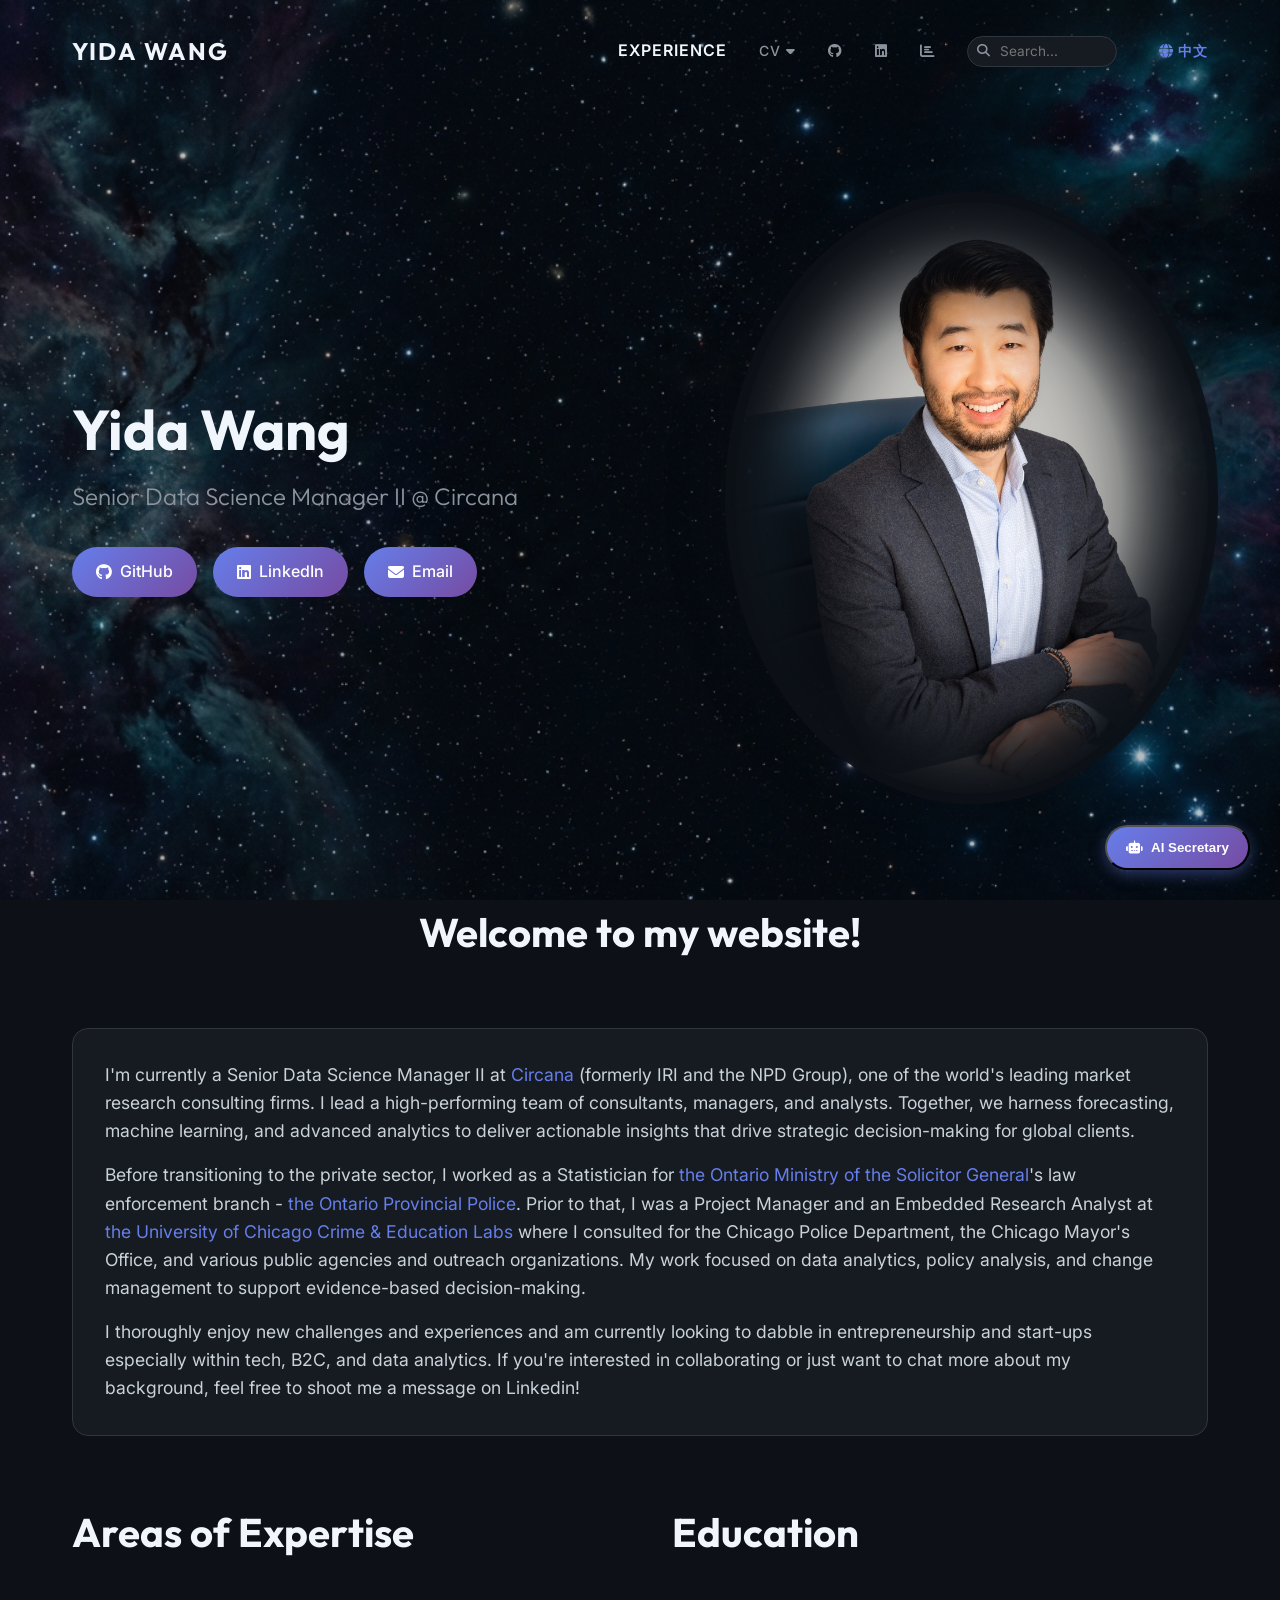
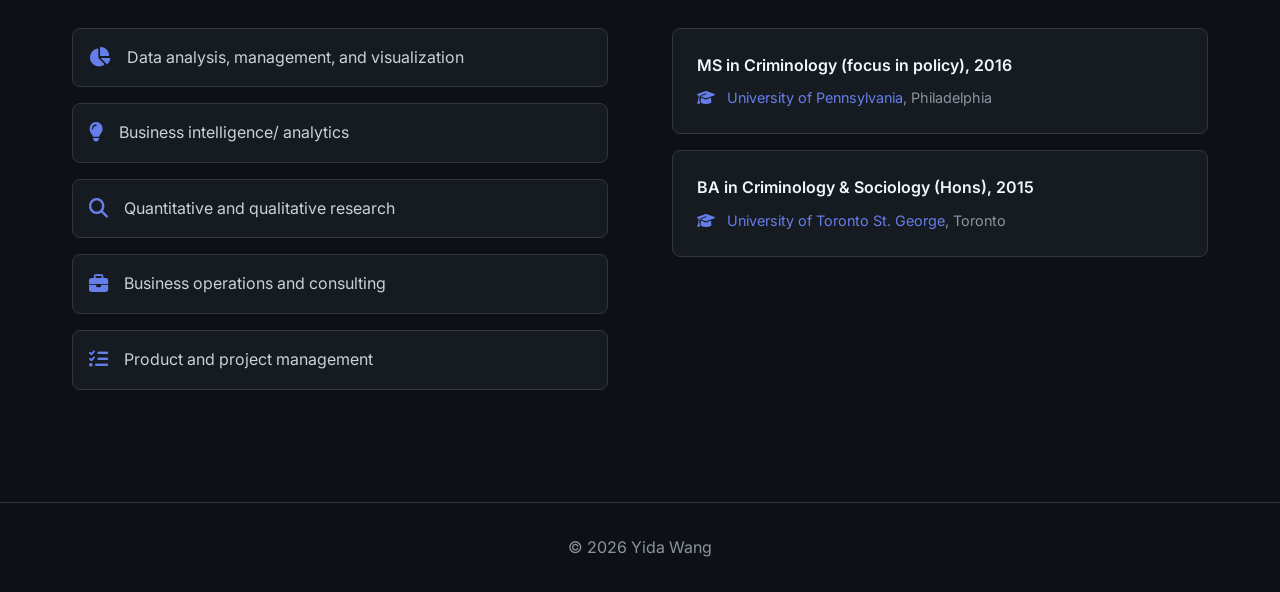
==== commit 61cc46d3: "Seamless portrait fade: mask-image radial gradient removes hard border edge, cache v13" ====
--- a/index.html
+++ b/index.html
@@ -14,7 +14,7 @@
       gtag('config', 'G-ZHW58FW84M');
     </script>
     <link rel="icon" type="image/png" href="favicon.png">
-    <link rel="stylesheet" href="style.css?v=11">
+    <link rel="stylesheet" href="style.css?v=13">
     <link rel="stylesheet" href="https://cdnjs.cloudflare.com/ajax/libs/font-awesome/6.4.0/css/all.min.css">
 </head>
 <body>
--- a/style.css
+++ b/style.css
@@ -45,6 +45,7 @@
     color: var(--text-primary);
     line-height: 1.6;
     overflow-x: hidden;
+    cursor: default;
 }
 
 h1,
@@ -272,7 +273,8 @@
 
 .dropdown-content a:hover {
     background-color: var(--bg-card-hover);
-    color: var(--text-heading);
+    color: var(--accent-color);
+    text-shadow: 0 0 8px rgba(102, 126, 234, 0.4);
 }
 
 /* Hero Section */
@@ -318,7 +320,6 @@
 .hero-image-wrapper {
     position: relative;
     border-radius: 50%;
-    overflow: hidden;
     z-index: 2;
     padding: 0;
     display: flex;
@@ -331,11 +332,11 @@
 .hero-image-wrapper::after {
     content: '';
     position: absolute;
-    top: 0;
-    left: 0;
-    right: 0;
-    bottom: 0;
-    box-shadow: inset 0 0 50px 25px var(--bg-base);
+    top: -10px;
+    left: -10px;
+    right: -10px;
+    bottom: -10px;
+    box-shadow: inset 0 0 100px 70px var(--bg-base);
     border-radius: 50%;
     pointer-events: none;
     z-index: 3;
@@ -348,6 +349,8 @@
     position: relative;
     z-index: 2;
     border-radius: 50%;
+    -webkit-mask-image: radial-gradient(ellipse at center, rgba(0,0,0,1) 45%, rgba(0,0,0,0.6) 60%, rgba(0,0,0,0) 75%);
+    mask-image: radial-gradient(ellipse at center, rgba(0,0,0,1) 45%, rgba(0,0,0,0.6) 60%, rgba(0,0,0,0) 75%);
 }
 
 @keyframes pulse {
@@ -541,6 +544,12 @@
     border: 1px solid var(--border-color);
     border-radius: 12px;
     padding: var(--spacing-md);
+    transition: all 0.3s ease;
+}
+
+.sidebar-toc:hover {
+    border-color: var(--accent-color);
+    box-shadow: 0 0 15px rgba(102, 126, 234, 0.15);
 }
 
 .toc-header {
@@ -640,9 +649,10 @@
 .toc-link:hover,
 .toc-link.active {
     background: var(--bg-card-hover);
-    color: var(--text-heading);
+    color: #764ba2;
+    text-shadow: 0 0 10px rgba(118, 75, 162, 0.5);
     padding-left: 1rem;
-    border-left: 3px solid var(--accent-color);
+    border-left: 3px solid #764ba2;
 }
 
 .experience-content section {
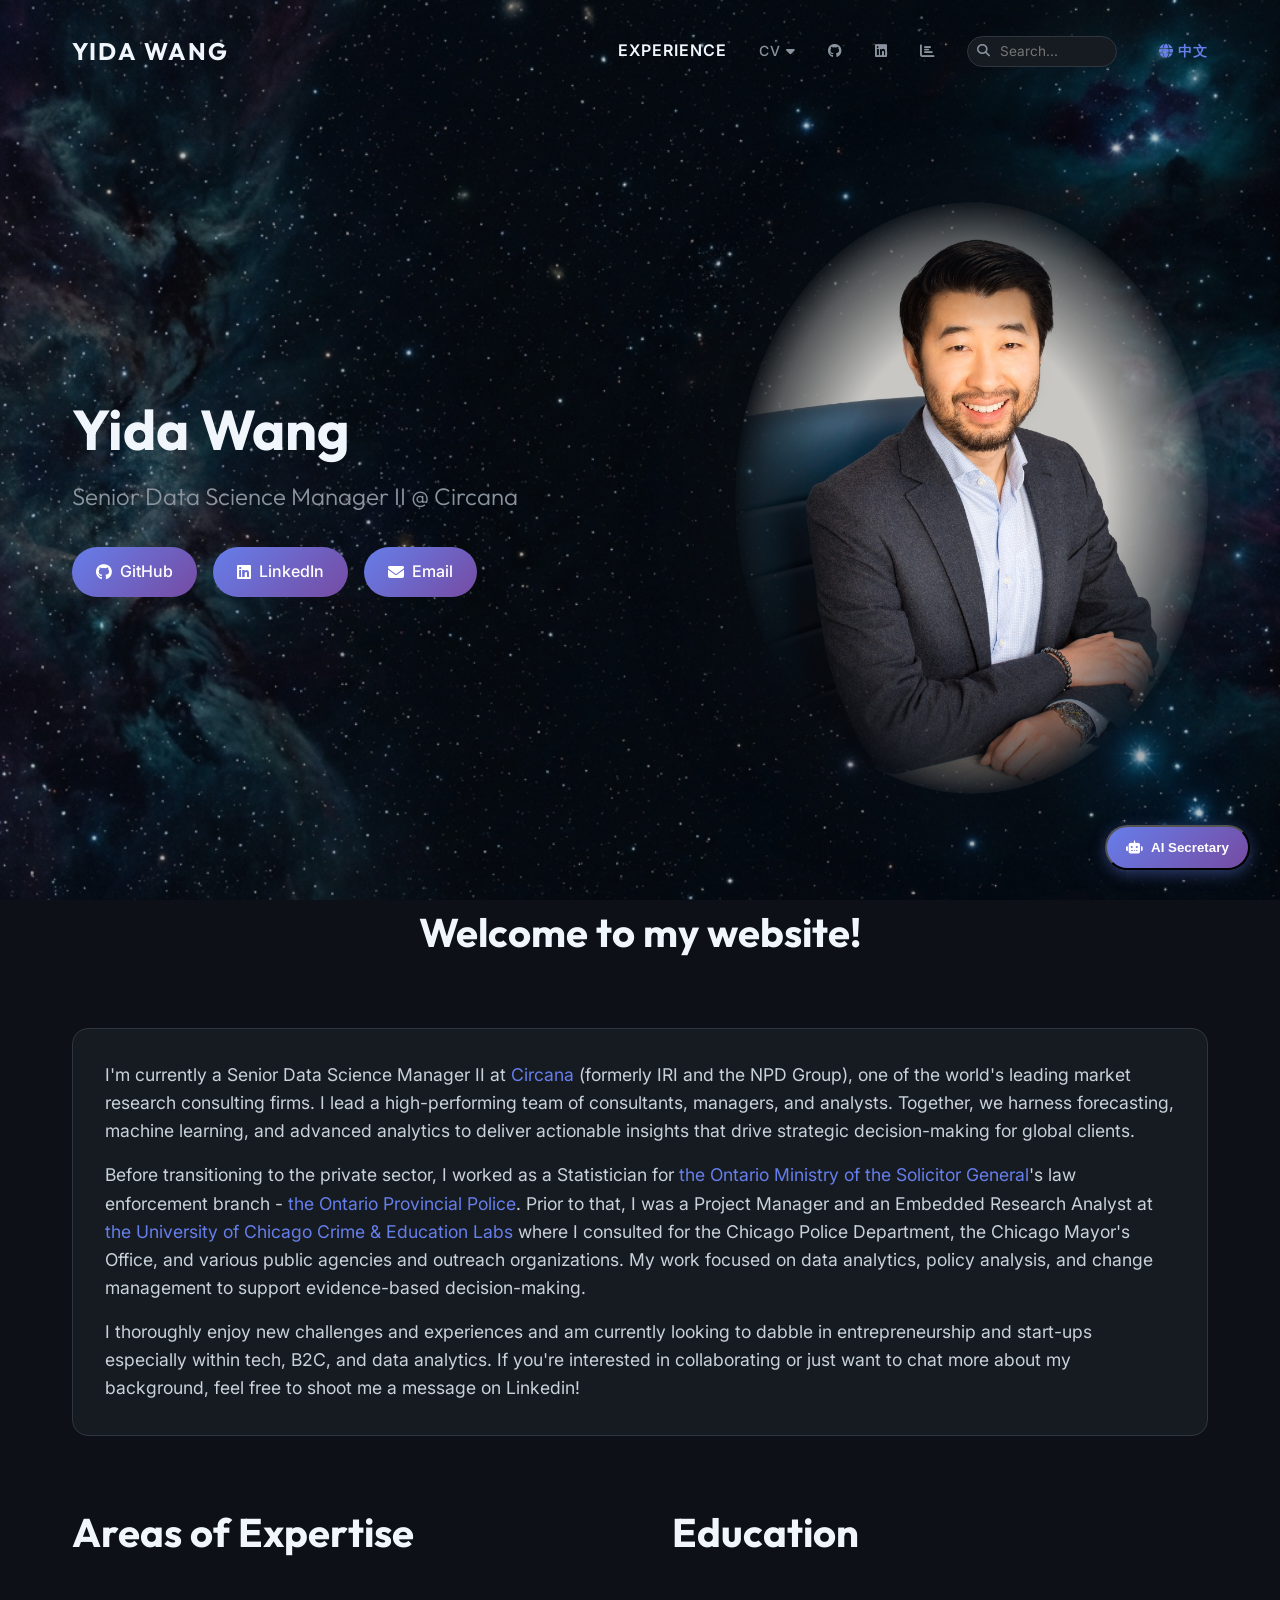
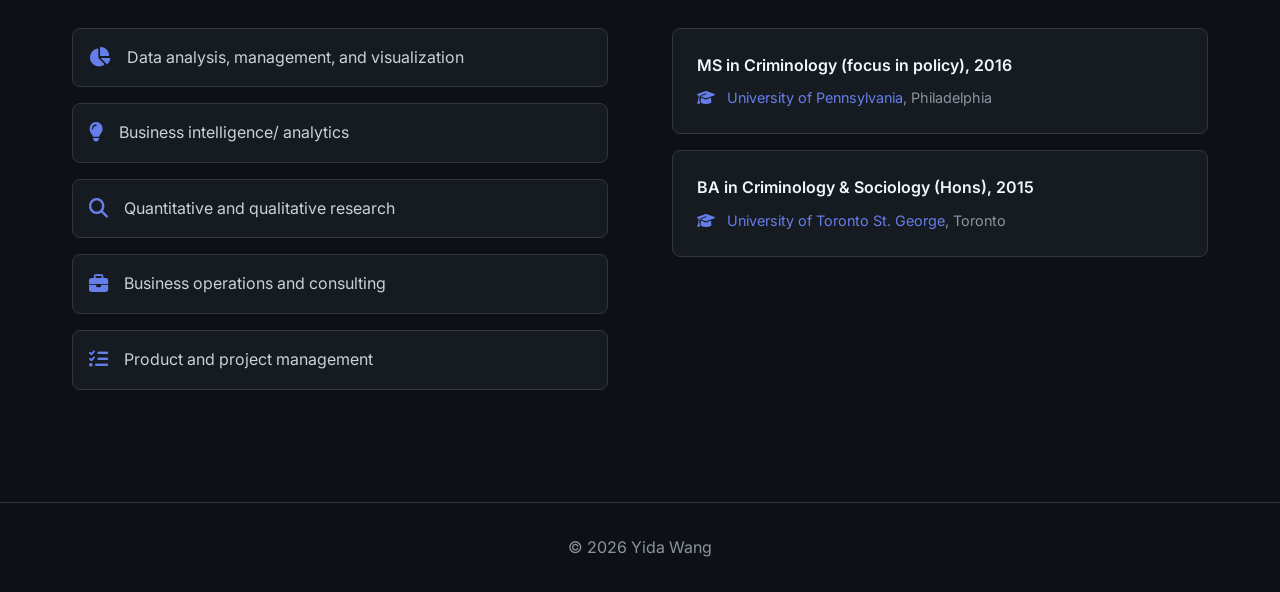
==== commit 2d0c6ca2: "Final v1: single clean portrait fade, remove double border ring" ====
--- a/index.html
+++ b/index.html
@@ -14,7 +14,7 @@
       gtag('config', 'G-ZHW58FW84M');
     </script>
     <link rel="icon" type="image/png" href="favicon.png">
-    <link rel="stylesheet" href="style.css?v=13">
+    <link rel="stylesheet" href="style.css?v=14">
     <link rel="stylesheet" href="https://cdnjs.cloudflare.com/ajax/libs/font-awesome/6.4.0/css/all.min.css">
 </head>
 <body>
--- a/style.css
+++ b/style.css
@@ -314,7 +314,7 @@
     background: var(--bg-base);
     border-radius: 50%;
     z-index: 1;
-    filter: blur(40px); /* Solid enough to block stars, soft enough to blend */
+    filter: blur(60px); /* Solid enough to block stars, soft enough to blend */
 }
 
 .hero-image-wrapper {
@@ -327,19 +327,6 @@
     justify-content: center;
     width: 100%;
     max-width: 500px;
-}
-
-.hero-image-wrapper::after {
-    content: '';
-    position: absolute;
-    top: -10px;
-    left: -10px;
-    right: -10px;
-    bottom: -10px;
-    box-shadow: inset 0 0 100px 70px var(--bg-base);
-    border-radius: 50%;
-    pointer-events: none;
-    z-index: 3;
 }
 
 .hero-image {
@@ -349,8 +336,8 @@
     position: relative;
     z-index: 2;
     border-radius: 50%;
-    -webkit-mask-image: radial-gradient(ellipse at center, rgba(0,0,0,1) 45%, rgba(0,0,0,0.6) 60%, rgba(0,0,0,0) 75%);
-    mask-image: radial-gradient(ellipse at center, rgba(0,0,0,1) 45%, rgba(0,0,0,0.6) 60%, rgba(0,0,0,0) 75%);
+    -webkit-mask-image: radial-gradient(ellipse at center, rgba(0,0,0,1) 40%, rgba(0,0,0,0.4) 62%, rgba(0,0,0,0) 72%);
+    mask-image: radial-gradient(ellipse at center, rgba(0,0,0,1) 40%, rgba(0,0,0,0.4) 62%, rgba(0,0,0,0) 72%);
 }
 
 @keyframes pulse {
